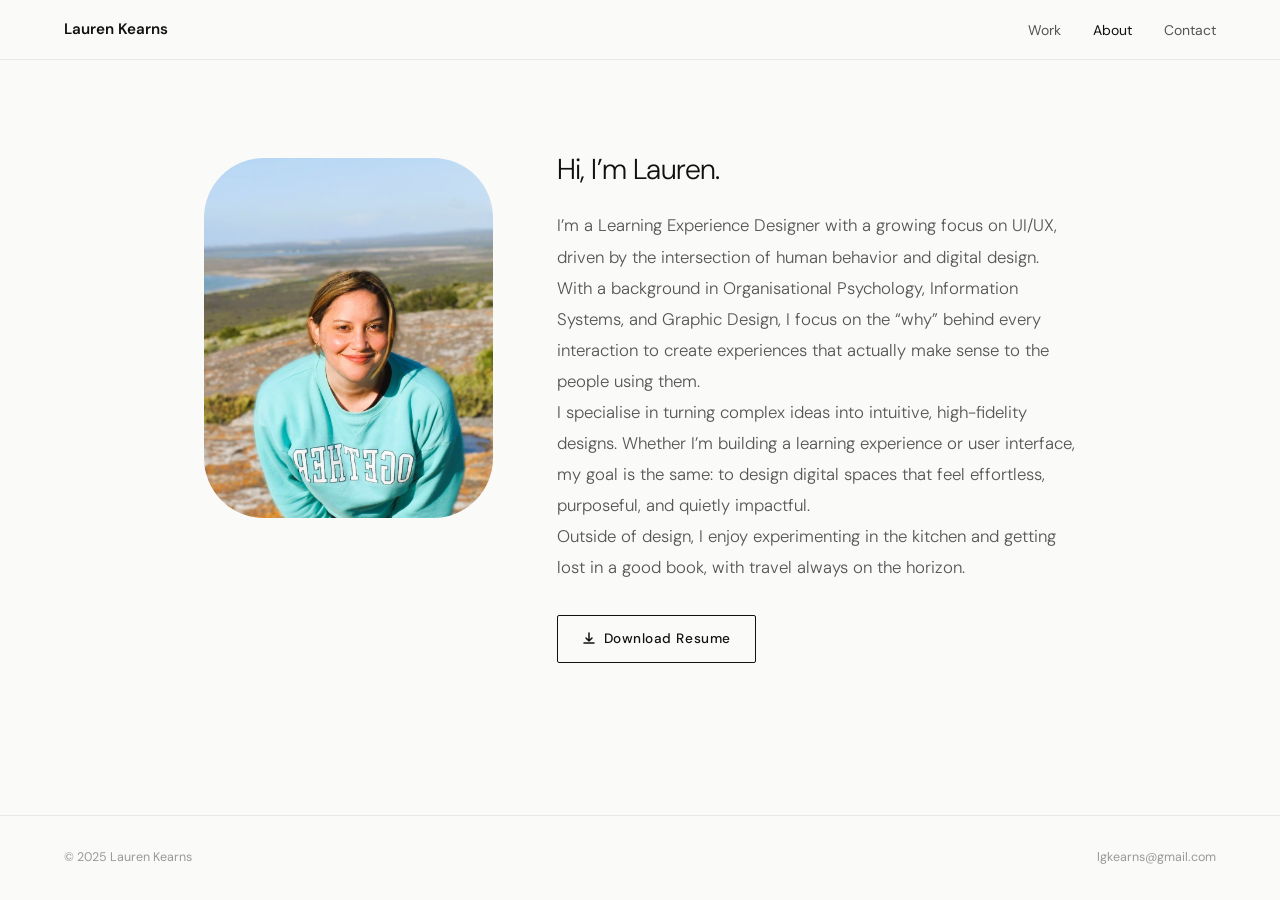
==== about.html @ 86270008 "Upload of new portfolio" ====
<!DOCTYPE html>
<html lang="en">
<head>
  <meta charset="UTF-8">
  <meta name="viewport" content="width=device-width, initial-scale=1.0">
  <title>About — Lauren Kearns</title>
  <link rel="stylesheet" href="style.css">
  <link rel="preconnect" href="https://fonts.googleapis.com">
  <link href="https://fonts.googleapis.com/css2?family=DM+Sans:opsz,wght@9..40,300;9..40,400;9..40,500;9..40,600&display=swap" rel="stylesheet">
</head>
<body class="short-page">

  <!-- NAV (same on every page) -->
  <nav>
    <div class="nav-inner">
      <a class="nav-logo" href="index.html">Lauren Kearns</a>
      <ul class="nav-links">
        <li><a href="index.html">Work</a></li>
        <li><a href="about.html" class="active">About</a></li>
        <li><a href="contact.html">Contact</a></li>
      </ul>
    </div>
  </nav>

  <!-- ============================================================
    ABOUT
  ============================================================ -->
  <div class="about-grid">

    <!-- ── PHOTO
      Replace the <div class="about-photo-placeholder"> block with:
          <img src="images/your-photo.jpg" alt="Lauren Kearns">
      The image will fill the box automatically.
    ── -->
    <div class="about-photo">
      <img src="images/about-photo.jpg" alt="Lauren Kearns">
    </div>

    <!-- ── TEXT
      Edit the heading and paragraphs freely.
      The <div class="spacer"> just adds vertical space between paragraphs.
    ── -->
    <div class="about-main">
      <h2>Hi, I’m Lauren. </h2>
<section id="about">
  <p>
    I’m a Learning Experience Designer with a growing focus on UI/UX, driven by the intersection of human behavior and digital design. With a background in Organisational Psychology, Information Systems, and Graphic Design, I focus on the “why” behind every interaction to create experiences that actually make sense to the people using them.</p> <p>I specialise in turning complex ideas into intuitive, high-fidelity designs. Whether I’m building a learning experience or user interface, my goal is the same: to design digital spaces that feel effortless, purposeful, and quietly impactful.</p> <p>Outside of design, I enjoy experimenting in the kitchen and getting lost in a good book, with travel always on the horizon.</p>
</section>

      <!-- ── RESUME BUTTON
        Update href="resume.pdf" to point to your actual CV file.
        The "download" attribute makes it download instead of opening in the browser.
      ── -->
      <a href="files/lk-resume.pdf" download class="btn-resume">
        <svg width="14" height="14" viewBox="0 0 14 14" fill="none">
          <path d="M7 1v8M4 6l3 3 3-3M2 11h10" stroke="currentColor" stroke-width="1.5" stroke-linecap="round" stroke-linejoin="round"/>
        </svg>
        Download Resume
      </a>
    </div>

  </div>

  <!-- FOOTER (same on every page) -->
  <footer>
    <span>© 2025 Lauren Kearns</span>
    <span>lgkearns@gmail.com</span>
  </footer>

</body>
</html>
---- style.css ----
/* ============================================================
   DESIGN TOKENS
   Change colours, font, and spacing here — it updates
   the whole site at once.
   ============================================================ */
:root {
  --ink:   #111111;   /* main text colour */
  --mid:   #555555;   /* secondary text */
  --light: #999999;   /* labels and muted text */
  --line:  #e8e8e8;   /* borders and dividers */
  --bg:    #fafaf8;   /* page background */

  --sans: 'DM Sans', system-ui, sans-serif;
  --gap:  clamp(2rem, 5vw, 4rem);   /* side padding, scales with screen */
  --max:  1600px;                    /* maximum grid width */
}


/* ============================================================
   RESET & BASE
   ============================================================ */
*, *::before, *::after {
  box-sizing: border-box;
  margin: 0;
  padding: 0;
}

html { scroll-behavior: smooth; }

body {
  font-family: var(--sans);
  background: var(--bg);
  color: var(--ink);
  font-size: 16px;
  line-height: 1.6;
  -webkit-font-smoothing: antialiased;
}

img {
  display: block;
  width: 100%;
  height: auto;
  image-rendering: -webkit-optimize-contrast; /* Sharpens in Chrome/Safari */
  image-rendering: crisp-edges;               /* Sharpens in Firefox */
}


/* ============================================================
   NAV
   ============================================================ */
nav {
  position: fixed;
  top: 0; left: 0; right: 0;
  z-index: 100;
  background: rgba(250, 250, 248, 0.92);
  backdrop-filter: blur(12px);
  border-bottom: 1px solid var(--line);
  height: 60px;
  display: flex;
  align-items: center;
}

.nav-inner {
  width: 100%;
  padding: 0 var(--gap);
  display: flex;
  justify-content: space-between;
  align-items: center;
}

.nav-logo {
  font-weight: 600;
  font-size: 0.95rem;
  color: var(--ink);
  text-decoration: none;
}

.nav-links {
  display: flex;
  gap: 2rem;
  list-style: none;
}

.nav-links a {
  font-size: 0.875rem;
  color: var(--mid);
  text-decoration: none;
  transition: color 0.2s;
}

.nav-links a:hover,
.nav-links a.active {
  color: var(--ink);
}


/* ============================================================
   HERO  (index.html)
   ============================================================ */
.hero {
  padding: clamp(4rem, 10vw, 8rem) var(--gap) clamp(3rem, 6vw, 5rem);
  padding-top: calc(60px + clamp(4rem, 10vw, 8rem)); /* account for fixed nav */
  border-bottom: 1px solid var(--line);
  position: relative;
  overflow: hidden;
}

/* Decorative soft background orbs */
.hero-orb {
  position: absolute;
  border-radius: 50%;
  pointer-events: none;
  z-index: 0;
}

.hero-orb-1 {
  top: -120px; right: -80px;
  width: 520px; height: 520px;
  background: radial-gradient(circle, rgba(209, 193, 239, 0.18) 50%, transparent 80%);
  animation: floatA 14s ease-in-out infinite;
}

.hero-orb-2 {
  bottom: -60px; left: 30%;
  width: 320px; height: 320px;
  background: radial-gradient(circle, rgba(148, 227, 182, 0.14) 50%, transparent 80%);
  animation: floatB 18s ease-in-out infinite;
}

.hero-orb-3 {
  bottom: 20%; left: -60px;
  width: 280px; height: 280px;
  background: radial-gradient(circle, rgba(248, 151, 217, 0.12) 50%, transparent 80%);
  animation: floatC 22s ease-in-out infinite;
}

.hero-content { position: relative; z-index: 1; }

.hero-eyebrow {
  font-size: 0.85rem;
  font-weight: 500;
  letter-spacing: 0.14em;
  text-transform: uppercase;
  color: var(--light);
  margin-bottom: 2rem;
  opacity: 0;
  animation: fadeUp 0.6s ease 0.1s forwards;
}

.hero h1 {
  font-size: clamp(2rem, 4.5vw, 3.4rem);
  font-weight: 300;
  line-height: 1.15;
  letter-spacing: -0.03em;
  max-width: 1200px;
  margin-bottom: 2.5rem;
  opacity: 0;
  animation: fadeUp 0.6s ease 0.4s forwards;
}

.hero h1 .line-muted { color: var(--light); }
.hero h1 .line-bold  { font-weight: 500; color: var(--ink); }

.hero p {
  font-size: clamp(1rem, 1.6vw, 1.2rem);
  color: var(--mid);
  max-width: 700px;
  line-height: 1.8;
  font-weight: 300;
  opacity: 0;
  animation: fadeUp 0.6s ease 0.9s forwards;
}

@keyframes fadeUp {
  from { opacity: 0; transform: translateY(10px); }
  to   { opacity: 1; transform: translateY(0); }
}

@keyframes floatA {
  0%, 100% { transform: translate(0, 0) scale(1); }
  33%       { transform: translate(-40px, 30px) scale(1.05); }
  66%       { transform: translate(20px, -40px) scale(0.97); }
}

@keyframes floatB {
  0%, 100% { transform: translate(0, 0) scale(1); }
  33%       { transform: translate(50px, -30px) scale(1.08); }
  66%       { transform: translate(-30px, 40px) scale(0.95); }
}

@keyframes floatC {
  0%, 100% { transform: translate(0, 0) scale(1); }
  33%       { transform: translate(30px, 50px) scale(1.06); }
  66%       { transform: translate(60px, -20px) scale(0.98); }
}


/* ============================================================
   WORK GRID  (index.html)
   ============================================================ */
.projects-label {
  max-width: var(--max);
  margin: 0 auto;
  padding: 4rem var(--gap) 2rem;
  font-size: 0.8rem;
  font-weight: 500;
  letter-spacing: 0.12em;
  text-transform: uppercase;
  color: var(--light);
}

.grid {
  max-width: var(--max);
  margin: 0 auto;
  padding: 0 var(--gap) 4rem;
  display: grid;
  grid-template-columns: repeat(3, 1fr);
  gap: 2.5rem;
}

/* Card — the whole card is a link */
.card {
  display: flex;
  flex-direction: column;
  gap: 1rem;
  text-decoration: none;
  color: inherit;
}

.card-thumb {
  width: 100%;
  aspect-ratio: 4 / 3;
  border-radius: 6px;
  overflow: hidden;
  display: flex;
  align-items: center;
  justify-content: center;
  transition: opacity 0.2s;
}

.card:hover .card-thumb { opacity: 0.8; }

/* Thumbnail placeholder SVG icon */
.card-thumb svg { opacity: 0.18; }

/* Card thumbnail background colours.
   Each class maps to one project card in index.html.
   Change the hex values to whatever suits your project images,
   or replace the whole <div class="card-thumb"> with an <img> tag. */
.bg-purple   { background: #e8e6f0; }
.bg-green    { background: #e6eee8; }
.bg-peach    { background: #f0e8e6; }
.bg-blue     { background: #e6ecf0; }
.bg-sand     { background: #f0ede6; }
.bg-lavender { background: #eae6f0; }

.card-meta {
  display: flex;
  justify-content: space-between;
}

.card-tag {
  font-size: 0.72rem;
  font-weight: 500;
  letter-spacing: 0.1em;
  text-transform: uppercase;
  color: var(--light);
}

.card-year {
  font-size: 0.72rem;
  color: var(--line);
}

.card h2 {
  font-size: 1rem;
  font-weight: 500;
  line-height: 1.35;
  letter-spacing: -0.01em;
}

.card p {
  font-size: 0.85rem;
  color: var(--mid);
  line-height: 1.6;
}

.card-arrow {
  font-size: 0.78rem;
  color: var(--light);
  transition: color 0.2s, transform 0.2s;
  display: inline-block;
}

.card:hover .card-arrow {
  color: var(--ink);
  transform: translateX(4px);
}


/* ============================================================
   CASE STUDY  (project-one.html etc.)
   ============================================================ */

/* Account for fixed nav on all inner pages */
.case-topbar,
.about-grid,
.contact-wrap {
  padding-top: calc(60px + 2.5rem);
}

.case-topbar {
  max-width: 1200px;
  margin: 0 auto;
  padding-left: var(--gap);
  padding-right: var(--gap);
  padding-bottom: 0;
}

.case-back {
  font-size: 0.8rem;
  color: var(--mid);
  text-decoration: none;
  display: inline-flex;
  align-items: center;
  gap: 0.4rem;
  transition: color 0.2s;
}

.case-back:hover { color: var(--ink); }

.case-hero {
  max-width: 1200px;
  margin: 0 auto;
  padding: 3rem var(--gap) 3.5rem;
  border-bottom: 1px solid var(--line);
}

.case-meta {
  display: flex;
  gap: 1.5rem;
  margin-bottom: 1.25rem;
  align-items: center;
}

.case-tag {
  font-size: 0.72rem;
  font-weight: 500;
  letter-spacing: 0.1em;
  text-transform: uppercase;
  color: var(--light);
}

.case-year { font-size: 0.72rem; color: var(--line); }

.case-hero h1 {
  font-size: clamp(2rem, 4vw, 3rem);
  font-weight: 300;
  line-height: 1.15;
  letter-spacing: -0.03em;
}

/* Overview strip */
.case-overview {
  max-width: 1200px;
  margin: 0 auto;
  padding: 3rem var(--gap);
  display: grid;
  grid-template-columns: 2fr 1fr 1fr;
  gap: 2rem;
  border-bottom: 1px solid var(--line);
}

.overview-item h4 {
  font-size: 0.7rem;
  font-weight: 500;
  letter-spacing: 0.12em;
  text-transform: uppercase;
  color: var(--light);
  margin-bottom: 0.5rem;
}

.overview-item p {
  font-size: 1rem;
  color: var(--ink);
  line-height: 1.6;
}

/* Content sections */
.case-section {
  max-width: 1200px;
  margin: 0 auto;
  padding: 3.5rem var(--gap);
  border-bottom: 1px solid var(--line);
}

.case-section-inner {
  display: grid;
  grid-template-columns: 200px 1fr;
  gap: 4rem;
  align-items: start;
}

.case-section-label {
  font-size: 0.72rem;
  font-weight: 500;
  letter-spacing: 0.14em;
  text-transform: uppercase;
  color: var(--light);
  padding-top: 0.3rem;
}

.case-section-content p {
  font-size: 1.2rem;
  color: var(--mid);
  line-height: 1.85;
}

/* Process steps */
.process-steps { display: flex; flex-direction: column; }

.step {
  display: grid;
  grid-template-columns: 2.5rem 1fr;
  gap: 1rem;
  padding: 1.25rem 0;
  border-bottom: 1px solid var(--line);
}

.step:last-child { border-bottom: none; }

.step-num {
  font-size: 0.7rem;
  font-weight: 600;
  color: var(--line);
  padding-top: 0.2rem;
}

.step-label {
  font-size: 1.2rem;
  font-weight: 600;
  color: var(--ink);
  display: block;
  margin-bottom: 0.25rem;
}

.step-desc {
  font-size: 1.2rem;
  color: var(--mid);
  line-height: 1.7;
}

/* Images section */
.case-images {
  max-width: 1200px;
  margin: 0 auto;
  padding: 3.5rem var(--gap);
  border-bottom: 1px solid var(--line);
}

.case-images h4 {
  font-size: 0.72rem;
  font-weight: 500;
  letter-spacing: 0.14em;
  text-transform: uppercase;
  color: var(--light);
  margin-bottom: 2rem;
}

/* Placeholder shown before you add real images */
.img-placeholder {
  width: 100%;
  aspect-ratio: 16 / 9;
  background: var(--line);
  border-radius: 4px;
  display: flex;
  flex-direction: column;
  align-items: center;
  justify-content: center;
  gap: 1rem;
  margin-bottom: 1rem;
}

.img-placeholder span {
  font-size: 0.75rem;
  color: var(--light);
  letter-spacing: 0.06em;
  text-transform: uppercase;
}

.img-placeholder svg { opacity: 0.3; }

.project-four-img {
  width: 70%;
  display: block;  /* Critical for margin: auto to work */
  margin: 0 auto;
}

/* Two images side by side */
.img-row {
  display: grid;
  grid-template-columns: 1fr 1fr;
  gap: 2rem;
  margin-bottom: 2rem;
}

.img-row .img-placeholder {
  aspect-ratio: 4 / 3;
  margin-bottom: 0;
}

/* Real images inside the case study — match placeholder sizing */
.case-images > img {
  border-radius: 4px;
  margin-bottom: 1rem;
  width: 100%;
  height: auto;
}

.img-row > img {
  border-radius: 4px;
  width: 100%;
  height: auto;
}

/* Outcome */
.case-outcome {
  max-width: 1200px;
  margin: 0 auto;
  padding: 3.5rem var(--gap) 5rem;
}

.case-outcome h4 {
  font-size: 0.72rem;
  font-weight: 500;
  letter-spacing: 0.14em;
  text-transform: uppercase;
  color: var(--light);
  margin-bottom: 1.5rem;
}

.case-outcome p {
  font-size: 1.2rem;
  font-weight: 300;
  color: var(--ink);
  line-height: 1.8;
  letter-spacing: -0.01em;
}

/* Prev / next */
.case-nav {
  display: flex;
  justify-content: space-between;
  align-items: center;
  padding: 2rem var(--gap);
  max-width: 1200px;
  margin: 0 auto;
  border-top: 1px solid var(--line);
}

.case-nav a {
  font-size: 0.85rem;
  color: var(--mid);
  text-decoration: none;
  transition: color 0.2s;
}

.case-nav a:hover { color: var(--ink); }


/* ============================================================
   ABOUT  (about.html)
   ============================================================ */
.about-grid {
  display: grid;
  grid-template-columns: 1fr 1.8fr;
  gap: clamp(2rem, 5vw, 5rem);
  align-items: start;
  padding-left: var(--gap);
  padding-right: var(--gap);
  padding-bottom: clamp(3rem, 7vw, 6rem);
  max-width: 1000px;
  margin: 0 auto;
}

.about-photo {
  margin-top: 20%;
  width: 100%;
  aspect-ratio: 4 / 5;
  border-radius: 60px;
  overflow: hidden;
}

/* The placeholder shown before you add your photo */
.about-photo-placeholder {
  width: 100%;
  height: 100%;
  background: var(--line);
  border-radius: 6px;
  display: flex;
  flex-direction: column;
  align-items: center;
  justify-content: center;
  gap: 0.6rem;
}

.about-photo-placeholder svg { opacity: 0.3; }

.about-photo-placeholder span {
  font-size: 0.75rem;
  color: var(--light);
  letter-spacing: 0.06em;
  text-transform: uppercase;
}

/* When you replace the placeholder with a real <img> tag,
   it will fill the box automatically thanks to the img rule at the top. */

.about-main {
  display: flex;
  flex-direction: column;
  padding-top: 10%;
  align-self: start;
}

.about-main h2 {
  font-size: clamp(1.3rem, 2.5vw, 1.8rem);
  font-weight: 300;
  letter-spacing: -0.02em;
  line-height: 1.2;
  color: var(--ink);
  margin-bottom: 1.5rem;
}

.about-main p {
  font-size: 1.05rem;
  color: var(--mid);
  line-height: 1.85;
  font-weight: 300;
}

.spacer { height: 1.5rem; }

.btn-resume {
  display: inline-flex;
  align-items: center;
  gap: 0.5rem;
  margin-top: 2rem;
  padding: 0.75rem 1.5rem;
  border: 1px solid var(--ink);
  background: transparent;
  color: var(--ink);
  font-family: var(--sans);
  font-size: 0.85rem;
  font-weight: 500;
  letter-spacing: 0.04em;
  border-radius: 2px;
  cursor: pointer;
  text-decoration: none;
  transition: background 0.2s, color 0.2s;
  align-self: flex-start;
}

.btn-exp {
  display: flex;       /* Change from inline-flex to flex */
  width: max-content;  /* Keep the button from stretching full width */
  margin-left: auto;
  margin-right: auto;
  margin-top: 70px;
}

.btn-resume:hover {
  background: var(--ink);
  color: var(--bg);
}


/* ============================================================
   CONTACT  (contact.html)
   ============================================================ */
.contact-wrap {
  padding-left: var(--gap);
  padding-right: var(--gap);
  padding-bottom: clamp(4rem, 10vw, 8rem);
  display: flex;
  flex-direction: column;
  align-items: center;
  text-align: center;
}

.contact-wrap h1 {
  font-size: clamp(1.8rem, 4vw, 2.5rem);
  font-weight: 300;
  line-height: 1.2;
  letter-spacing: -0.02em;
  margin-bottom: 1.5rem;
  max-width: 500px;
    padding-top: clamp(5rem, 15vh, 10rem); 
}

.contact-wrap p {
  font-size: 1rem;
  color: var(--mid);
  line-height: 1.8;
  margin-bottom: 2.5rem;
  max-width: 460px;
}

.contact-link {
  display: inline-flex;
  align-items: center;
  gap: 0.5rem;
  font-size: 1.1rem;
  font-weight: 500;
  color: var(--ink);
  text-decoration: none;
  border-bottom: 1.5px solid var(--ink);
  padding-bottom: 2px;
  transition: color 0.2s, border-color 0.2s;
}

.contact-link:hover {
  color: var(--mid);
  border-color: var(--line);
}

.contact-note {
  font-size: 0.8rem;
  color: var(--light);
  margin-top: 3rem;
  margin-bottom: 0;
}


/* ============================================================
   FOOTER  (all pages)
   ============================================================ */
footer {
  border-top: 1px solid var(--line);
  padding: 2rem var(--gap);
  display: flex;
  justify-content: space-between;
  font-size: 0.78rem;
  color: var(--light);
}

/* Only affects the about and contact pages */
.short-page footer {
  position: fixed;
  bottom: 0;
  left: 0;
  width: 100%;
  box-sizing: border-box; /* Keeps padding from breaking the width */
}

/* Optional: Add space at the bottom of your content 
   so the footer doesn't overlap text on small screens */
.short-page main {
  padding-bottom: 100px;
}




/* ============================================================
   RESPONSIVE
   ============================================================ */
@media (max-width: 900px) {
  .grid { grid-template-columns: repeat(2, 1fr); }
}

@media (max-width: 700px) {
  .case-section-inner { grid-template-columns: 1fr; gap: 1rem; }
  .case-overview      { grid-template-columns: 1fr; }
}

@media (max-width: 600px) {
  .grid       { grid-template-columns: 1fr; }
  .about-grid { grid-template-columns: 1fr; }
  .img-row    { grid-template-columns: 1fr; }
  .case-nav   { flex-direction: column; gap: 1rem; text-align: center; }
}

.case-brand {
  max-width: 1200px;
  margin: 0 auto;
  padding: 3.5rem var(--gap);
  border-bottom: 1px solid var(--line);
}

.case-brand-intro {
  font-size: 1.05rem;
  color: var(--mid);
  line-height: 1.85;
  text-align: center;
  max-width: 640px;
  margin: 0 auto 2.5rem;
  font-weight: 300;
}

.case-brand-grid {
  display: grid;
  grid-template-columns: repeat(3, 1fr);
  gap: 1.5rem;
}

.brand-card {
  border: 1px solid var(--line);
  border-radius: 6px;
  padding: 1.75rem;
  display: flex;
  flex-direction: column;
  gap: 1.5rem;
}

.brand-card-label {
  font-size: 0.7rem;
  font-weight: 500;
  letter-spacing: 0.12em;
  text-transform: uppercase;
  color: var(--light);
}

.swatch-grid {
  display: flex;
  flex-wrap: wrap;
  gap: 1rem;
}

.swatch-item {
  display: flex;
  flex-direction: column;
  align-items: center;
  gap: 0.4rem;
}

.swatch {
  width: 44px;
  height: 44px;
  border-radius: 50%;
}

.swatch-hex {
  font-size: 0.7rem;
  color: var(--light);
  letter-spacing: 0.04em;
}

.type-item {
  display: flex;
  flex-direction: column;
  gap: 0.2rem;
  padding-bottom: 1.25rem;
  border-bottom: 1px solid var(--line);
}

.type-item:last-child {
  border-bottom: none;
  padding-bottom: 0;
}

.type-use {
  font-size: 0.75rem;
  color: var(--light);
}

.type-name {
  font-size: 1.5rem;
  color: var(--ink);
  line-height: 1.2;
}

.type-detail {
  font-size: 0.75rem;
  color: var(--light);
}

.ui-item {
  display: flex;
  flex-direction: column;
  gap: 0.5rem;
}

.ui-state {
  font-size: 0.7rem;
  font-weight: 500;
  letter-spacing: 0.1em;
  text-transform: uppercase;
  color: var(--light);
}

.ui-btn {
  width: 100%;
  padding: 0.75rem 1rem;
  border: none;
  border-radius: 50px;
  font-size: 0.95rem;
  font-weight: 600;
  cursor: default;
  font-family: var(--sans);
}

.ui-btn-normal {
  background: #39405b;
  color: #ffffff;
}

.ui-btn-hover {
  background: #6571bf;
  color: #ffffff;
}

@media (max-width: 700px) {
  .case-brand-grid { grid-template-columns: 1fr; }
}
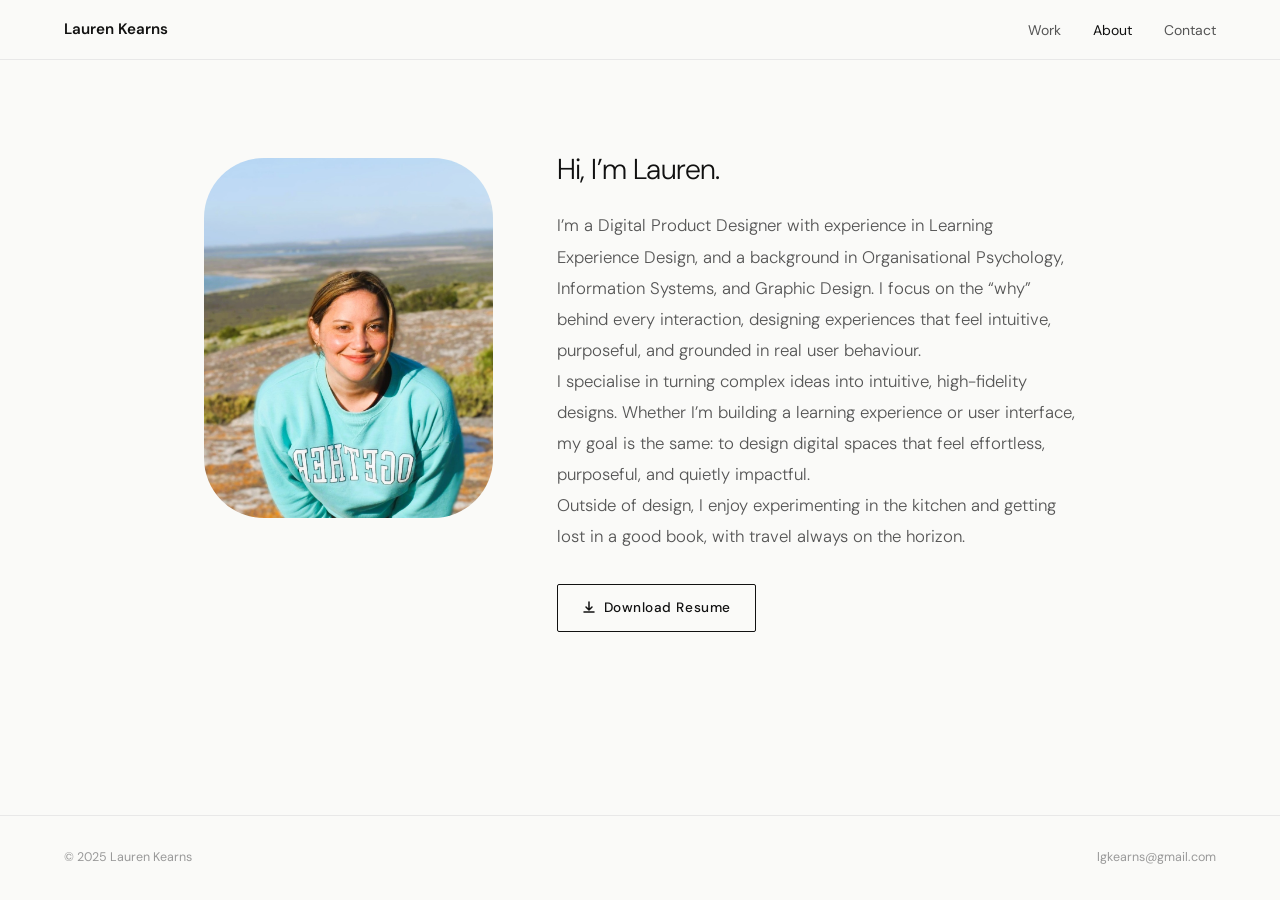
==== commit 5dda68a4: "Update about.html" ====
--- a/about.html
+++ b/about.html
@@ -3,7 +3,7 @@
 <head>
   <meta charset="UTF-8">
   <meta name="viewport" content="width=device-width, initial-scale=1.0">
-  <title>About — Lauren Kearns</title>
+  <title>Lauren Kearns | About</title>
   <link rel="stylesheet" href="style.css">
   <link rel="preconnect" href="https://fonts.googleapis.com">
   <link href="https://fonts.googleapis.com/css2?family=DM+Sans:opsz,wght@9..40,300;9..40,400;9..40,500;9..40,600&display=swap" rel="stylesheet">
@@ -44,7 +44,7 @@
       <h2>Hi, I’m Lauren. </h2>
 <section id="about">
   <p>
-    I’m a Learning Experience Designer with a growing focus on UI/UX, driven by the intersection of human behavior and digital design. With a background in Organisational Psychology, Information Systems, and Graphic Design, I focus on the “why” behind every interaction to create experiences that actually make sense to the people using them.</p> <p>I specialise in turning complex ideas into intuitive, high-fidelity designs. Whether I’m building a learning experience or user interface, my goal is the same: to design digital spaces that feel effortless, purposeful, and quietly impactful.</p> <p>Outside of design, I enjoy experimenting in the kitchen and getting lost in a good book, with travel always on the horizon.</p>
+   I’m a Digital Product Designer with experience in Learning Experience Design, and a background in Organisational Psychology, Information Systems, and Graphic Design. I focus on the “why” behind every interaction, designing experiences that feel intuitive, purposeful, and grounded in real user behaviour.</p> <p>I specialise in turning complex ideas into intuitive, high-fidelity designs. Whether I’m building a learning experience or user interface, my goal is the same: to design digital spaces that feel effortless, purposeful, and quietly impactful.</p> <p>Outside of design, I enjoy experimenting in the kitchen and getting lost in a good book, with travel always on the horizon.</p>
 </section>
 
       <!-- ── RESUME BUTTON
@@ -68,4 +68,4 @@
   </footer>
 
 </body>
-</html>+</html>
--- a/style.css
+++ b/style.css
@@ -910,6 +910,6 @@
   color: #ffffff;
 }
 
-@media (max-width: 700px) {
+@media (max-width: 768px) {
   .case-brand-grid { grid-template-columns: 1fr; }
-}+}
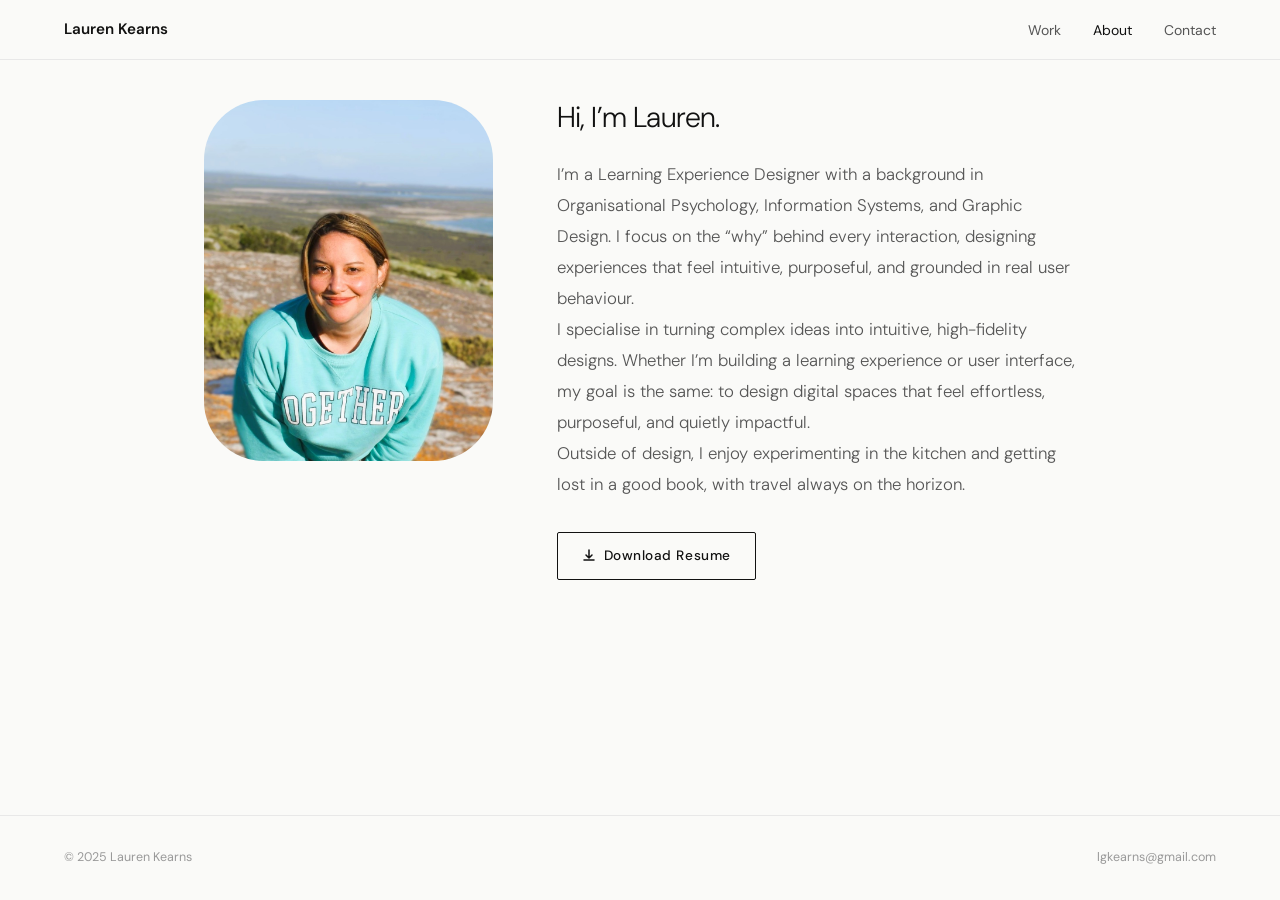
==== commit 053721a1: "Update about.html" ====
--- a/about.html
+++ b/about.html
@@ -44,7 +44,7 @@
       <h2>Hi, I’m Lauren. </h2>
 <section id="about">
   <p>
-   I’m a Digital Product Designer with experience in Learning Experience Design, and a background in Organisational Psychology, Information Systems, and Graphic Design. I focus on the “why” behind every interaction, designing experiences that feel intuitive, purposeful, and grounded in real user behaviour.</p> <p>I specialise in turning complex ideas into intuitive, high-fidelity designs. Whether I’m building a learning experience or user interface, my goal is the same: to design digital spaces that feel effortless, purposeful, and quietly impactful.</p> <p>Outside of design, I enjoy experimenting in the kitchen and getting lost in a good book, with travel always on the horizon.</p>
+   I’m a Learning Experience Designer with a background in Organisational Psychology, Information Systems, and Graphic Design. I focus on the “why” behind every interaction, designing experiences that feel intuitive, purposeful, and grounded in real user behaviour.</p> <p>I specialise in turning complex ideas into intuitive, high-fidelity designs. Whether I’m building a learning experience or user interface, my goal is the same: to design digital spaces that feel effortless, purposeful, and quietly impactful.</p> <p>Outside of design, I enjoy experimenting in the kitchen and getting lost in a good book, with travel always on the horizon.</p>
 </section>
 
       <!-- ── RESUME BUTTON
--- a/style.css
+++ b/style.css
@@ -581,10 +581,11 @@
   padding-bottom: clamp(3rem, 7vw, 6rem);
   max-width: 1000px;
   margin: 0 auto;
+  min-height: 100vh; /* This ensures it's at least the screen height but can grow */
+  height: auto;      /* This allows the container to expand with the text */
 }
 
 .about-photo {
-  margin-top: 20%;
   width: 100%;
   aspect-ratio: 4 / 5;
   border-radius: 60px;
@@ -619,7 +620,6 @@
 .about-main {
   display: flex;
   flex-direction: column;
-  padding-top: 10%;
   align-self: start;
 }
 
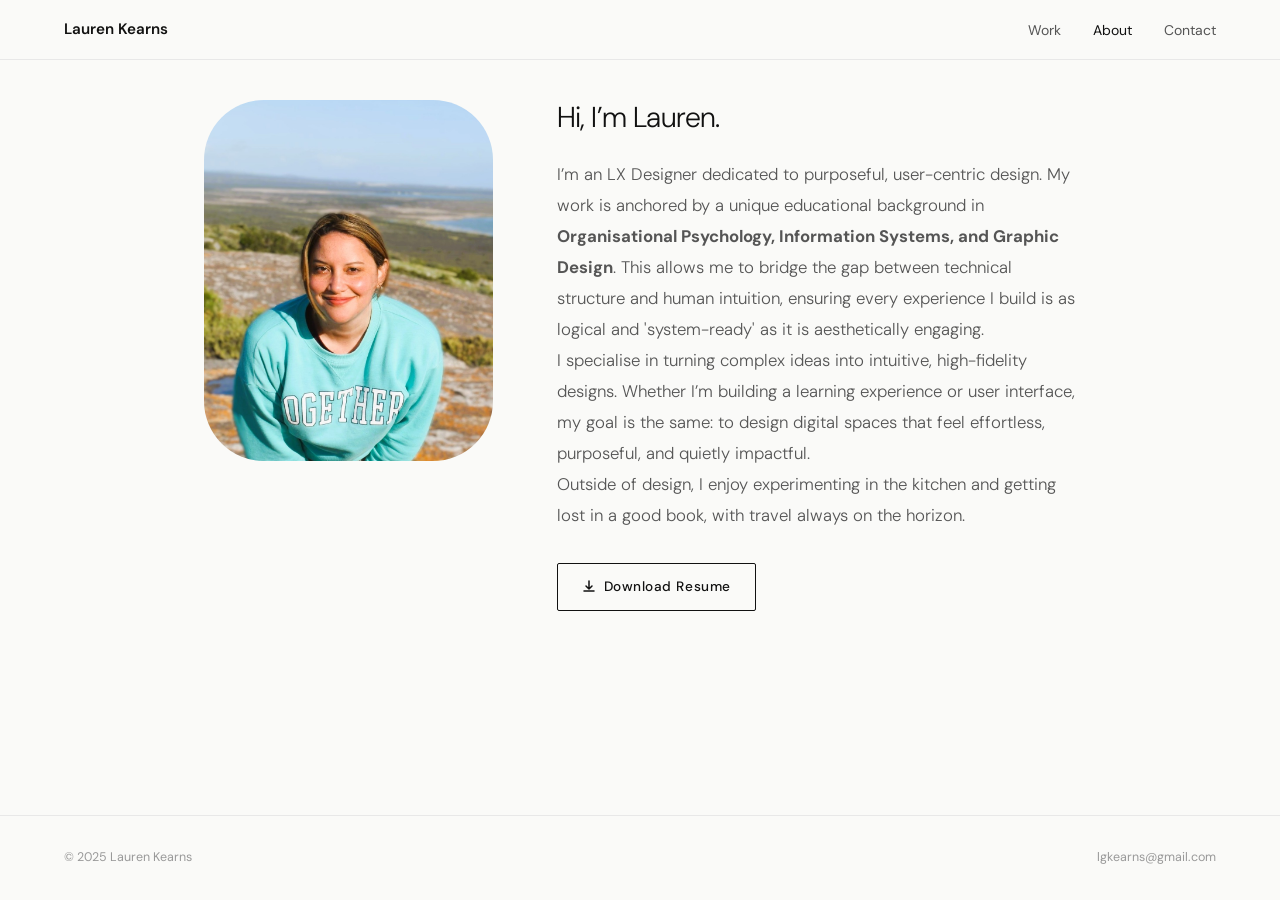
==== commit 68488fc0: "Update about.html" ====
--- a/about.html
+++ b/about.html
@@ -44,7 +44,7 @@
       <h2>Hi, I’m Lauren. </h2>
 <section id="about">
   <p>
-   I’m a Learning Experience Designer with a background in Organisational Psychology, Information Systems, and Graphic Design. I focus on the “why” behind every interaction, designing experiences that feel intuitive, purposeful, and grounded in real user behaviour.</p> <p>I specialise in turning complex ideas into intuitive, high-fidelity designs. Whether I’m building a learning experience or user interface, my goal is the same: to design digital spaces that feel effortless, purposeful, and quietly impactful.</p> <p>Outside of design, I enjoy experimenting in the kitchen and getting lost in a good book, with travel always on the horizon.</p>
+   I’m an LX Designer dedicated to purposeful, user-centric design. My work is anchored by a unique educational background in <strong>Organisational Psychology, Information Systems, and Graphic Design</strong>. This allows me to bridge the gap between technical structure and human intuition, ensuring every experience I build is as logical and 'system-ready' as it is aesthetically engaging.</p> <p>I specialise in turning complex ideas into intuitive, high-fidelity designs. Whether I’m building a learning experience or user interface, my goal is the same: to design digital spaces that feel effortless, purposeful, and quietly impactful.</p> <p>Outside of design, I enjoy experimenting in the kitchen and getting lost in a good book, with travel always on the horizon.</p>
 </section>
 
       <!-- ── RESUME BUTTON
